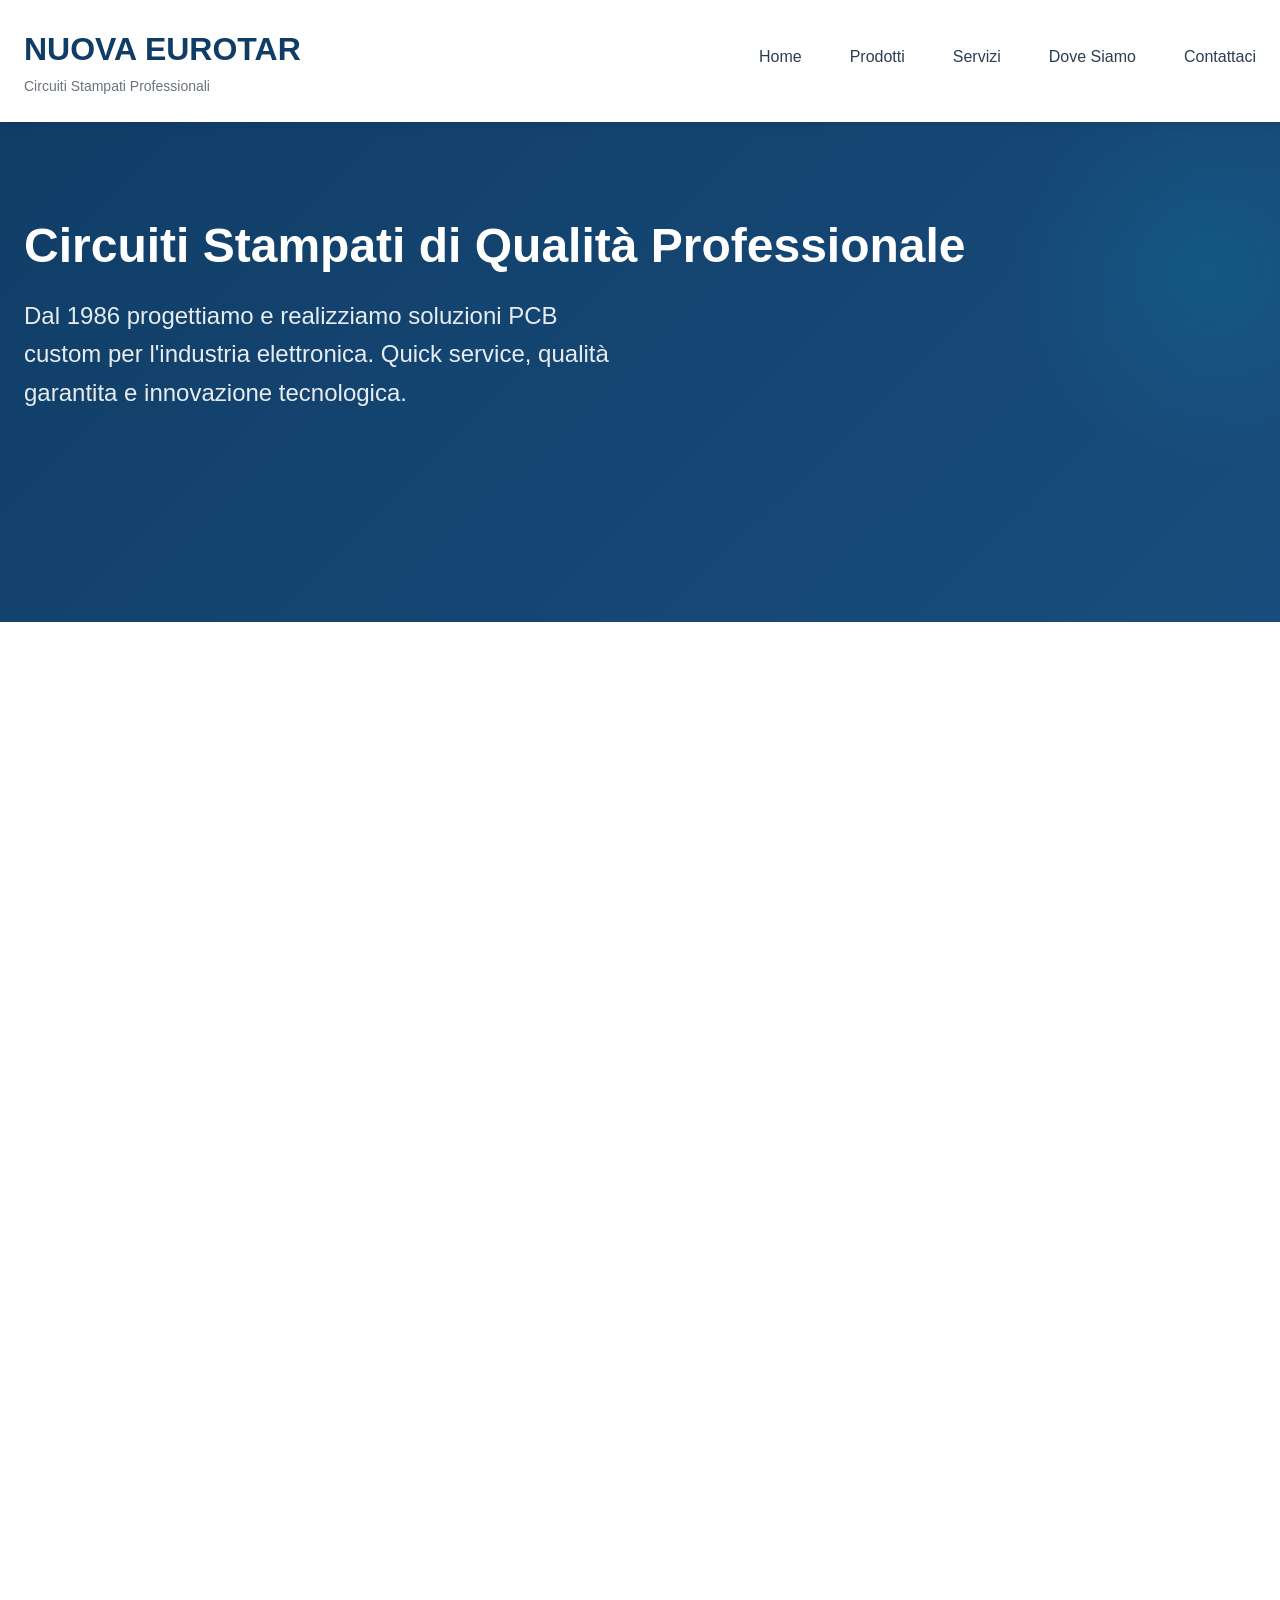
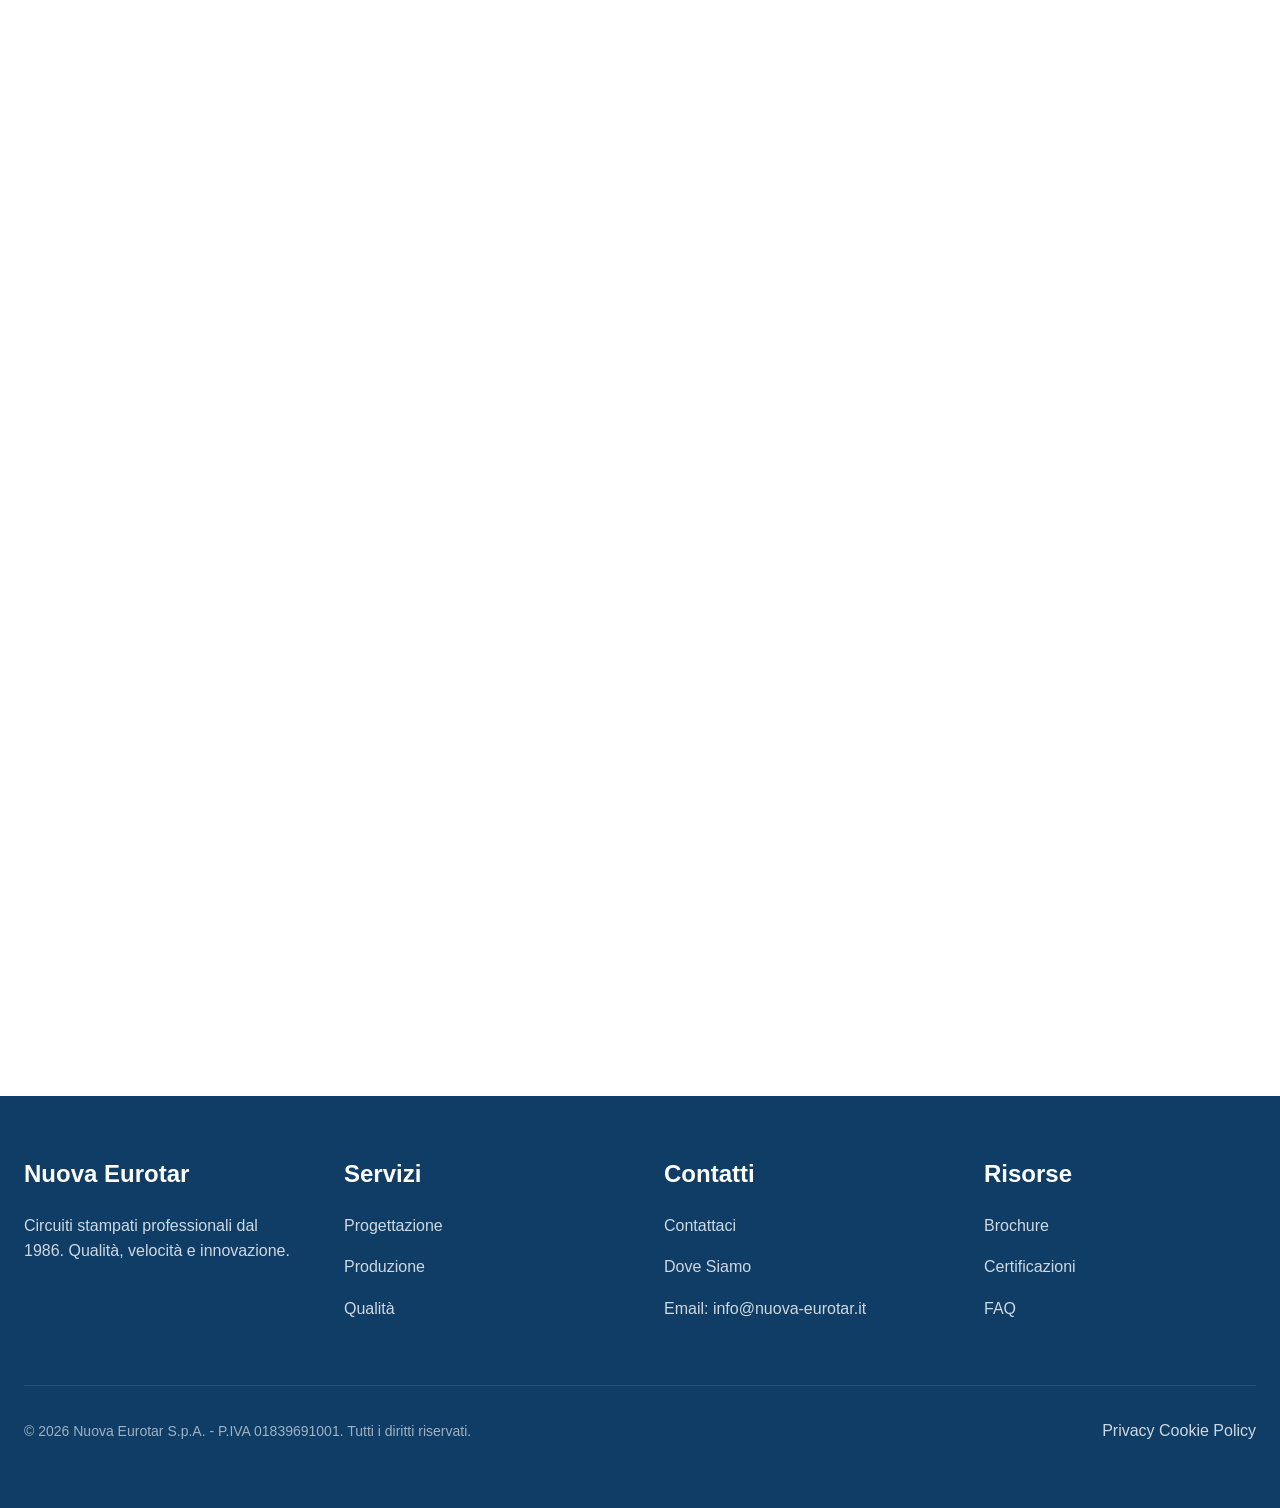
==== index.html @ ed0e74ae "commit 1" ====
<!DOCTYPE html>
<html lang="it">
<head>
  <meta charset="UTF-8">
  <meta name="viewport" content="width=device-width, initial-scale=1.0">
  <meta name="description" content="Nuova Eurotar - Circuiti stampati professionali e soluzioni PCB custom per l'industria elettronica">
  <title>Nuova Eurotar | Circuiti Stampati Professionali</title>
  <link rel="stylesheet" href="css/style.css">
</head>
<body>
  <!-- ========== HEADER ========== -->
  <header>
    <div class="container">
      <nav class="navbar">
        <div>
          <div class="logo">NUOVA EUROTAR</div>
          <div class="logo-sub">Circuiti Stampati Professionali</div>
        </div>
        <nav>
          <ul>
            <li><a href="#home">Home</a></li>
            <li><a href="prodotti.html">Prodotti</a></li>
            <li><a href="servizi.html">Servizi</a></li>
            <li><a href="dove-siamo.html">Dove Siamo</a></li>
            <li><a href="contattaci.html">Contattaci</a></li>
          </ul>
        </nav>
        <button class="mobile-menu-btn">☰</button>
      </nav>
    </div>
  </header>

  <!-- ========== HERO SECTION ========== -->
  <section class="hero" id="home">
    <div class="container">
      <div class="hero-content">
        <h1>Circuiti Stampati di Qualità Professionale</h1>
        <p class="hero-subtitle">
          Dal 1986 progettiamo e realizziamo soluzioni PCB custom per l'industria 
          elettronica. Quick service, qualità garantita e innovazione tecnologica.
        </p>
        <div class="hero-cta">
          <a href="contattaci.html" class="btn btn-primary">Richiedi Preventivo →</a>
          <a href="#servizi" class="btn btn-secondary">Scopri di più</a>
        </div>
      </div>
    </div>
  </section>

  <!-- ========== FEATURES SECTION ========== -->
  <section class="section section--light">
    <div class="container">
      <div class="features">
        <div class="feature">
          <div class="feature-number">40+</div>
          <div class="feature-label">Anni di Esperienza</div>
        </div>
        <div class="feature">
          <div class="feature-number">1000+</div>
          <div class="feature-label">Clienti Soddisfatti</div>
        </div>
        <div class="feature">
          <div class="feature-number">99.8%</div>
          <div class="feature-label">Qualità Garantita</div>
        </div>
        <div class="feature">
          <div class="feature-number">24/48h</div>
          <div class="feature-label">Consegna Express</div>
        </div>
      </div>
    </div>
  </section>

  <!-- ========== SERVICES SECTION ========== -->
  <section class="section" id="servizi">
    <div class="container">
      <h2>I Nostri Servizi</h2>
      <p class="max-w-600 mb-lg text-muted">
        Offriamo soluzioni complete per ogni fase del vostro progetto, 
        dalla ricerca e sviluppo alla produzione in serie.
      </p>
      
      <div class="grid grid-3">
        <!-- Service 1 -->
        <div class="card">
          <div class="card-icon">🔧</div>
          <h3 class="card-title">Progettazione Personalizzata</h3>
          <p class="card-text">
            I nostri tecnici specializzati vi supportano in ogni fase dello sviluppo, 
            dalla fattibilità alla scelta dei materiali, fino all'industrializzazione 
            del vostro progetto.
          </p>
          <a href="servizi.html" class="link">Scopri di più →</a>
        </div>

        <!-- Service 2 -->
        <div class="card">
          <div class="card-icon">⚡</div>
          <h3 class="card-title">Produzione Rapida</h3>
          <p class="card-text">
            Quick service certificato. Consegne in 24/48 ore per prototipi e piccole 
            serie. Attrezzature all'avanguardia e processi ottimizzati per la velocità.
          </p>
          <a href="servizi.html" class="link">Scopri di più →</a>
        </div>

        <!-- Service 3 -->
        <div class="card">
          <div class="card-icon">✓</div>
          <h3 class="card-title">Qualità Certificata</h3>
          <p class="card-text">
            Sistema qualità ISO 9001:2008. Controllo rigoroso in ogni fase, 
            collaudo finale e assistenza post-vendita con raccolta e analisi feedback.
          </p>
          <a href="servizi.html" class="link">Scopri di più →</a>
        </div>
      </div>
    </div>
  </section>

  <!-- ========== PRODUCTS OVERVIEW ========== -->
  <section class="section section--light">
    <div class="container">
      <h2>Tipi di Circuiti Stampati</h2>
      
      <div class="grid grid-4">
        <div class="card card-light">
          <h4>Single Layer</h4>
          <p>PCB monofacciali per applicazioni semplici e prototipazione rapida.</p>
        </div>
        <div class="card card-light">
          <h4>Double Layer</h4>
          <p>PCB a doppia faccia per progetti complessi con alta densità di componenti.</p>
        </div>
        <div class="card card-light">
          <h4>Multi Layer</h4>
          <p>PCB multistrato per applicazioni ad alta frequenza e miniaturizzazione.</p>
        </div>
        <div class="card card-light">
          <h4>Flexible PCB</h4>
          <p>Circuiti stampati flessibili per applicazioni speciali e integrazioni innovative.</p>
        </div>
      </div>

  <div class="text-center mt-lg">
        <a href="prodotti.html" class="btn btn-dark">Vedi Tutti i Prodotti</a>
      </div>
    </div>
  </section>

  <!-- ========== CTA SECTION ========== -->
  <section class="section section--dark">
    <div class="container">
      <h2>Pronto a Realizzare il Tuo Progetto?</h2>
        <p class="max-w-600 text-lg">
        Contattaci oggi stesso per una consulenza gratuita. 
        I nostri tecnici sono pronti a supportarti.
      </p>
      <div class="mt-lg">
        <a href="contattaci.html" class="btn btn-primary">Contattaci Ora</a>
      </div>
    </div>
  </section>

  <!-- ========== FOOTER ========== -->
  <footer>
    <div class="container">
      <div class="footer-grid">
        <div>
          <h4>Nuova Eurotar</h4>
          <p>Circuiti stampati professionali dal 1986. Qualità, velocità e innovazione.</p>
        </div>
        <div>
          <h4>Servizi</h4>
          <p><a href="servizi.html" class="footer-link">Progettazione</a></p>
          <p><a href="servizi.html" class="footer-link">Produzione</a></p>
          <p><a href="servizi.html" class="footer-link">Qualità</a></p>
        </div>
        <div>
          <h4>Contatti</h4>
          <p><a href="contattaci.html" class="footer-link">Contattaci</a></p>
          <p><a href="dove-siamo.html" class="footer-link">Dove Siamo</a></p>
          <p>Email: <a href="mailto:info@nuova-eurotar.it" class="footer-link">info@nuova-eurotar.it</a></p>
        </div>
        <div>
          <h4>Risorse</h4>
          <p><a href="#" class="footer-link">Brochure</a></p>
          <p><a href="#" class="footer-link">Certificazioni</a></p>
          <p><a href="#" class="footer-link">FAQ</a></p>
        </div>
      </div>

      <div class="footer-bottom">
        <div class="footer-copyright">
          © 2026 Nuova Eurotar S.p.A. - P.IVA 01839691001. Tutti i diritti riservati.
        </div>
        <div>
          <a href="#" class="footer-link">Privacy</a>
          <a href="#" class="footer-link">Cookie Policy</a>
        </div>
      </div>
    </div>
  </footer>

  <script src="js/main.js"></script>
</body>
</html>
---- css/style.css ----
/* ========================================
   NUOVA EUROTAR - MODERN DESIGN 2026
   Premium PCB & Electronics Manufacturing
   ======================================== */

/* Color Palette & Design Tokens */
:root {
  /* Primary Colors */
  --color-dark-blue: #0f3d66;
  --color-graphite: #2d3e50;
  --color-light-bg: #f5f7fa;
  --color-white: #ffffff;
  
  /* Accent Colors */
  --color-cyan: #00a8cc;
  --color-cyan-light: #2ba3db;
  --color-copper: #c87137;
  
  /* Neutral */
  --color-gray-dark: #454d55;
  --color-gray-medium: #6b7280;
  --color-gray-light: #e5e7eb;
  --color-gray-lighter: #f9fafb;
  
  /* Typography */
  --font-primary: -apple-system, BlinkMacSystemFont, 'Segoe UI', 'Roboto', 'Oxygen', 'Ubuntu', 'Cantarell', sans-serif;
  --font-mono: 'Courier New', monospace;
  --font-size-xs: 0.75rem;
  --font-size-sm: 0.875rem;
  --font-size-base: 1rem;
  --font-size-lg: 1.125rem;
  --font-size-xl: 1.5rem;
  --font-size-2xl: 2rem;
  --font-size-3xl: 2.5rem;
  --font-size-4xl: 3rem;
  
  /* Spacing */
  --spacing-xs: 0.25rem;
  --spacing-sm: 0.5rem;
  --spacing-md: 1rem;
  --spacing-lg: 1.5rem;
  --spacing-xl: 2rem;
  --spacing-2xl: 3rem;
  --spacing-3xl: 4rem;
  
  /* Shadows */
  --shadow-sm: 0 1px 2px rgba(0, 0, 0, 0.05);
  --shadow-md: 0 4px 6px rgba(0, 0, 0, 0.07);
  --shadow-lg: 0 10px 15px rgba(0, 0, 0, 0.1);
  --shadow-xl: 0 20px 25px rgba(0, 0, 0, 0.1);
  
  /* Transitions */
  --transition-fast: 150ms cubic-bezier(0.4, 0, 0.2, 1);
  --transition-base: 300ms cubic-bezier(0.4, 0, 0.2, 1);
  --transition-slow: 500ms cubic-bezier(0.4, 0, 0.2, 1);
}

/* ========================================
   RESET & BASE STYLES
   ======================================== */

* {
  margin: 0;
  padding: 0;
  box-sizing: border-box;
}

html {
  scroll-behavior: smooth;
}

body {
  font-family: var(--font-primary);
  font-size: var(--font-size-base);
  line-height: 1.6;
  color: var(--color-graphite);
  background-color: var(--color-white);
  overflow-x: hidden;
}

/* Typography */
h1, h2, h3, h4, h5, h6 {
  font-weight: 700;
  line-height: 1.2;
  color: var(--color-dark-blue);
}

h1 {
  font-size: var(--font-size-4xl);
}

h2 {
  font-size: var(--font-size-3xl);
  margin-bottom: var(--spacing-lg);
}

h3 {
  font-size: var(--font-size-2xl);
  margin-bottom: var(--spacing-md);
}

h4 {
  font-size: var(--font-size-xl);
}

p {
  margin-bottom: var(--spacing-md);
  color: var(--color-gray-dark);
}

a {
  color: var(--color-cyan);
  text-decoration: none;
  transition: color var(--transition-fast);
}

a:hover {
  color: var(--color-cyan-light);
}

button {
  font-family: var(--font-primary);
  cursor: pointer;
}

/* ========================================
   CONTAINERS & LAYOUT
   ======================================== */

.container {
  max-width: 1280px;
  margin: 0 auto;
  padding: 0 var(--spacing-lg);
}

.container-fluid {
  width: 100%;
  padding: 0 var(--spacing-lg);
}

.section {
  padding: var(--spacing-3xl) 0;
}

.section--light {
  background-color: var(--color-light-bg);
}

.section--dark {
  background-color: var(--color-dark-blue);
  color: var(--color-white);
}

.section--dark h2 {
  color: var(--color-white);
}

/* ========================================
   HEADER & NAVIGATION
   ======================================== */

header {
  position: fixed;
  top: 0;
  left: 0;
  right: 0;
  background-color: var(--color-white);
  box-shadow: var(--shadow-md);
  z-index: 1000;
  transition: all var(--transition-base);
}

header.scrolled {
  box-shadow: var(--shadow-lg);
  padding: var(--spacing-sm) 0;
}

.navbar {
  display: flex;
  justify-content: space-between;
  align-items: center;
  padding: var(--spacing-lg) 0;
}

.logo {
  font-size: var(--font-size-2xl);
  font-weight: 700;
  color: var(--color-dark-blue);
  transition: transform var(--transition-fast);
}

.logo:hover {
  transform: scale(1.05);
}

.logo-sub {
  font-size: var(--font-size-sm);
  color: var(--color-gray-medium);
  font-weight: 400;
}

nav ul {
  display: flex;
  list-style: none;
  gap: var(--spacing-2xl);
}

nav a {
  font-size: var(--font-size-base);
  color: var(--color-graphite);
  font-weight: 500;
  position: relative;
  padding-bottom: var(--spacing-sm);
}

nav a::after {
  content: '';
  position: absolute;
  bottom: 0;
  left: 0;
  width: 0;
  height: 2px;
  background-color: var(--color-cyan);
  transition: width var(--transition-base);
}

nav a:hover::after {
  width: 100%;
}

.mobile-menu-btn {
  display: none;
  background: none;
  border: none;
  font-size: var(--font-size-xl);
  color: var(--color-dark-blue);
  cursor: pointer;
}

/* ========================================
   HERO SECTION
   ======================================== */

.hero {
  background: linear-gradient(135deg, var(--color-dark-blue) 0%, #1a4d7d 100%);
  color: var(--color-white);
  padding: 150px 0 100px;
  margin-top: 70px;
  position: relative;
  overflow: hidden;
}

.hero::before {
  content: '';
  position: absolute;
  top: 0;
  right: -10%;
  width: 400px;
  height: 400px;
  background: radial-gradient(circle, rgba(0, 168, 204, 0.15) 0%, transparent 70%);
  border-radius: 50%;
}

.hero-content {
  position: relative;
  z-index: 2;
  animation: fadeInUp 0.8s ease-out;
}

.hero h1 {
  color: var(--color-white);
  margin-bottom: var(--spacing-lg);
  font-size: var(--font-size-4xl);
  line-height: 1.1;
}

.hero-subtitle {
  font-size: var(--font-size-xl);
  color: rgba(255, 255, 255, 0.9);
  margin-bottom: var(--spacing-2xl);
  max-width: 600px;
}

.hero-cta {
  display: flex;
  gap: var(--spacing-lg);
  margin-top: var(--spacing-2xl);
}

/* ========================================
   BUTTONS
   ======================================== */

.btn {
  padding: var(--spacing-md) var(--spacing-2xl);
  border-radius: 8px;
  font-size: var(--font-size-base);
  font-weight: 600;
  border: 2px solid transparent;
  transition: all var(--transition-base);
  display: inline-flex;
  align-items: center;
  gap: var(--spacing-md);
}

.btn-primary {
  background-color: var(--color-cyan);
  color: var(--color-white);
}

.btn-primary:hover {
  background-color: var(--color-cyan-light);
  transform: translateY(-2px);
  box-shadow: var(--shadow-lg);
}

.btn-secondary {
  background-color: transparent;
  color: var(--color-white);
  border-color: var(--color-white);
}

.btn-secondary:hover {
  background-color: var(--color-white);
  color: var(--color-dark-blue);
}

.btn-outline {
  background-color: transparent;
  color: var(--color-dark-blue);
  border-color: var(--color-dark-blue);
}

.btn-outline:hover {
  background-color: var(--color-dark-blue);
  color: var(--color-white);
}

.btn-dark {
  background-color: var(--color-dark-blue);
  color: var(--color-white);
}

.btn-dark:hover {
  background-color: var(--color-graphite);
  transform: translateY(-2px);
  box-shadow: var(--shadow-lg);
}

/* ========================================
   GRID LAYOUTS
   ======================================== */

.grid {
  display: grid;
  gap: var(--spacing-2xl);
  margin-top: var(--spacing-2xl);
}

.grid-2 {
  grid-template-columns: repeat(auto-fit, minmax(300px, 1fr));
}

.grid-3 {
  grid-template-columns: repeat(auto-fit, minmax(320px, 1fr));
}

.grid-4 {
  grid-template-columns: repeat(auto-fit, minmax(250px, 1fr));
}

/* ========================================
   CARDS
   ======================================== */

.card {
  background-color: var(--color-white);
  border-radius: 12px;
  padding: var(--spacing-2xl);
  box-shadow: var(--shadow-sm);
  transition: all var(--transition-base);
  border: 1px solid var(--color-gray-light);
}

.card:hover {
  box-shadow: var(--shadow-lg);
  transform: translateY(-4px);
}

.card-icon {
  width: 56px;
  height: 56px;
  background-color: var(--color-cyan);
  border-radius: 12px;
  display: flex;
  align-items: center;
  justify-content: center;
  margin-bottom: var(--spacing-lg);
  font-size: var(--font-size-2xl);
}

.card-title {
  font-size: var(--font-size-lg);
  color: var(--color-dark-blue);
  margin-bottom: var(--spacing-md);
}

.card-text {
  font-size: var(--font-size-sm);
  color: var(--color-gray-medium);
  line-height: 1.7;
}

.card-light {
  background-color: var(--color-light-bg);
  border: 1px solid transparent;
}

/* ========================================
   FEATURES SECTION
   ======================================== */

.features {
  display: grid;
  grid-template-columns: repeat(auto-fit, minmax(280px, 1fr));
  gap: var(--spacing-2xl);
  margin-top: var(--spacing-2xl);
}

.feature {
  text-align: center;
}

.feature-number {
  font-size: var(--font-size-3xl);
  font-weight: 700;
  color: var(--color-cyan);
  margin-bottom: var(--spacing-sm);
}

.feature-label {
  font-size: var(--font-size-sm);
  color: var(--color-gray-medium);
  text-transform: uppercase;
  letter-spacing: 1px;
}

/* ========================================
   FOOTER
   ======================================== */

footer {
  background-color: var(--color-dark-blue);
  color: var(--color-white);
  padding: var(--spacing-3xl) 0;
  margin-top: var(--spacing-3xl);
}

footer p {
  color: rgba(255, 255, 255, 0.8);
  margin-bottom: var(--spacing-md);
}

footer h4 {
  color: var(--color-white);
  margin-bottom: var(--spacing-lg);
}

.footer-grid {
  display: grid;
  grid-template-columns: repeat(auto-fit, minmax(250px, 1fr));
  gap: var(--spacing-2xl);
  margin-bottom: var(--spacing-2xl);
}

.footer-link {
  color: rgba(255, 255, 255, 0.8);
}

.footer-link:hover {
  color: var(--color-cyan);
}

.footer-bottom {
  border-top: 1px solid rgba(255, 255, 255, 0.1);
  padding-top: var(--spacing-xl);
  display: flex;
  justify-content: space-between;
  align-items: center;
  flex-wrap: wrap;
  gap: var(--spacing-lg);
}

.footer-copyright {
  font-size: var(--font-size-sm);
  color: rgba(255, 255, 255, 0.6);
}

/* ========================================
   FORMS
   ======================================== */

.form-group {
  margin-bottom: var(--spacing-lg);
}

label {
  display: block;
  margin-bottom: var(--spacing-sm);
  font-weight: 600;
  color: var(--color-dark-blue);
  font-size: var(--font-size-sm);
}

input,
textarea,
select {
  width: 100%;
  padding: var(--spacing-md);
  border: 1px solid var(--color-gray-light);
  border-radius: 8px;
  font-family: var(--font-primary);
  font-size: var(--font-size-base);
  transition: all var(--transition-base);
}

input:focus,
textarea:focus,
select:focus {
  outline: none;
  border-color: var(--color-cyan);
  box-shadow: 0 0 0 3px rgba(0, 168, 204, 0.1);
}

textarea {
  resize: vertical;
  min-height: 120px;
}

/* ========================================
   ANIMATIONS
   ======================================== */

@keyframes fadeInUp {
  from {
    opacity: 0;
    transform: translateY(20px);
  }
  to {
    opacity: 1;
    transform: translateY(0);
  }
}

@keyframes fadeIn {
  from {
    opacity: 0;
  }
  to {
    opacity: 1;
  }
}

@keyframes slideInRight {
  from {
    opacity: 0;
    transform: translateX(-20px);
  }
  to {
    opacity: 1;
    transform: translateX(0);
  }
}

@keyframes pulse {
  0%, 100% {
    opacity: 1;
  }
  50% {
    opacity: 0.5;
  }
}

.animate-fadeInUp {
  animation: fadeInUp 0.6s ease-out;
}

.animate-fadeIn {
  animation: fadeIn 0.6s ease-out;
}

.animate-slideInRight {
  animation: slideInRight 0.6s ease-out;
}
/* ========================================
   UTILITY CLASSES
   ======================================== */

.text-center {
  text-align: center;
}

.text-muted {
  color: var(--color-gray-medium);
}

.mt-lg {
  margin-top: var(--spacing-2xl);
}

.mt-xl {
  margin-top: var(--spacing-3xl);
}

.mb-lg {
  margin-bottom: var(--spacing-2xl);
}
.mt-md {
  margin-top: var(--spacing-md);
}
hr {
  border: none;
  border-top: 1px solid var(--color-gray-light);
  margin: var(--spacing-lg) 0;
}

.separator {
  border: none;
  border-top: 1px solid var(--color-gray-light);
  margin: var(--spacing-lg) 0;
}

.font-bold {
  font-weight: 600;
}

.text-cyan {
  color: var(--color-cyan);
}

.step-number {
  font-size: 2rem;
  margin-bottom: var(--spacing-md);
  color: var(--color-cyan);
}

.text-sm {
  font-size: 0.875rem;
}

.text-xs {
  font-size: 0.75rem;
}

ul {
  list-style: none;
}

ul li {
  margin-bottom: var(--spacing-sm);
}

.text-lg {
  font-size: var(--font-size-lg);
}

.max-w-600 {
  max-width: 600px;
}

/* ========================================
   RESPONSIVE DESIGN
   ======================================== */

@media (max-width: 768px) {
  :root {
    --font-size-3xl: 2rem;
    --font-size-4xl: 2.5rem;
  }

  .container {
    padding: 0 var(--spacing-lg);
  }

  nav ul {
    gap: var(--spacing-lg);
  }

  nav a {
    font-size: var(--font-size-sm);
  }

  .mobile-menu-btn {
    display: block;
  }

  .hero {
    padding: 120px 0 60px;
    margin-top: 70px;
  }

  .hero h1 {
    font-size: var(--font-size-2xl);
  }

  .hero-subtitle {
    font-size: var(--font-size-base);
  }

  .hero-cta {
    flex-direction: column;
    gap: var(--spacing-md);
  }

  .btn {
    width: 100%;
    justify-content: center;
  }

  .grid-2,
  .grid-3,
  .grid-4 {
    grid-template-columns: 1fr;
  }

  .section {
    padding: var(--spacing-2xl) 0;
  }

  .footer-bottom {
    flex-direction: column;
    text-align: center;
  }
}

@media (max-width: 480px) {
  :root {
    --spacing-lg: 1rem;
    --spacing-xl: 1.5rem;
    --spacing-2xl: 2rem;
    --spacing-3xl: 2.5rem;
    --font-size-2xl: 1.5rem;
    --font-size-3xl: 1.75rem;
    --font-size-4xl: 2rem;
  }

  .container {
    padding: 0 var(--spacing-md);
  }

  nav ul {
    gap: var(--spacing-md);
  }

  h1 {
    font-size: var(--font-size-2xl);
  }

  h2 {
    font-size: var(--font-size-xl);
  }
}
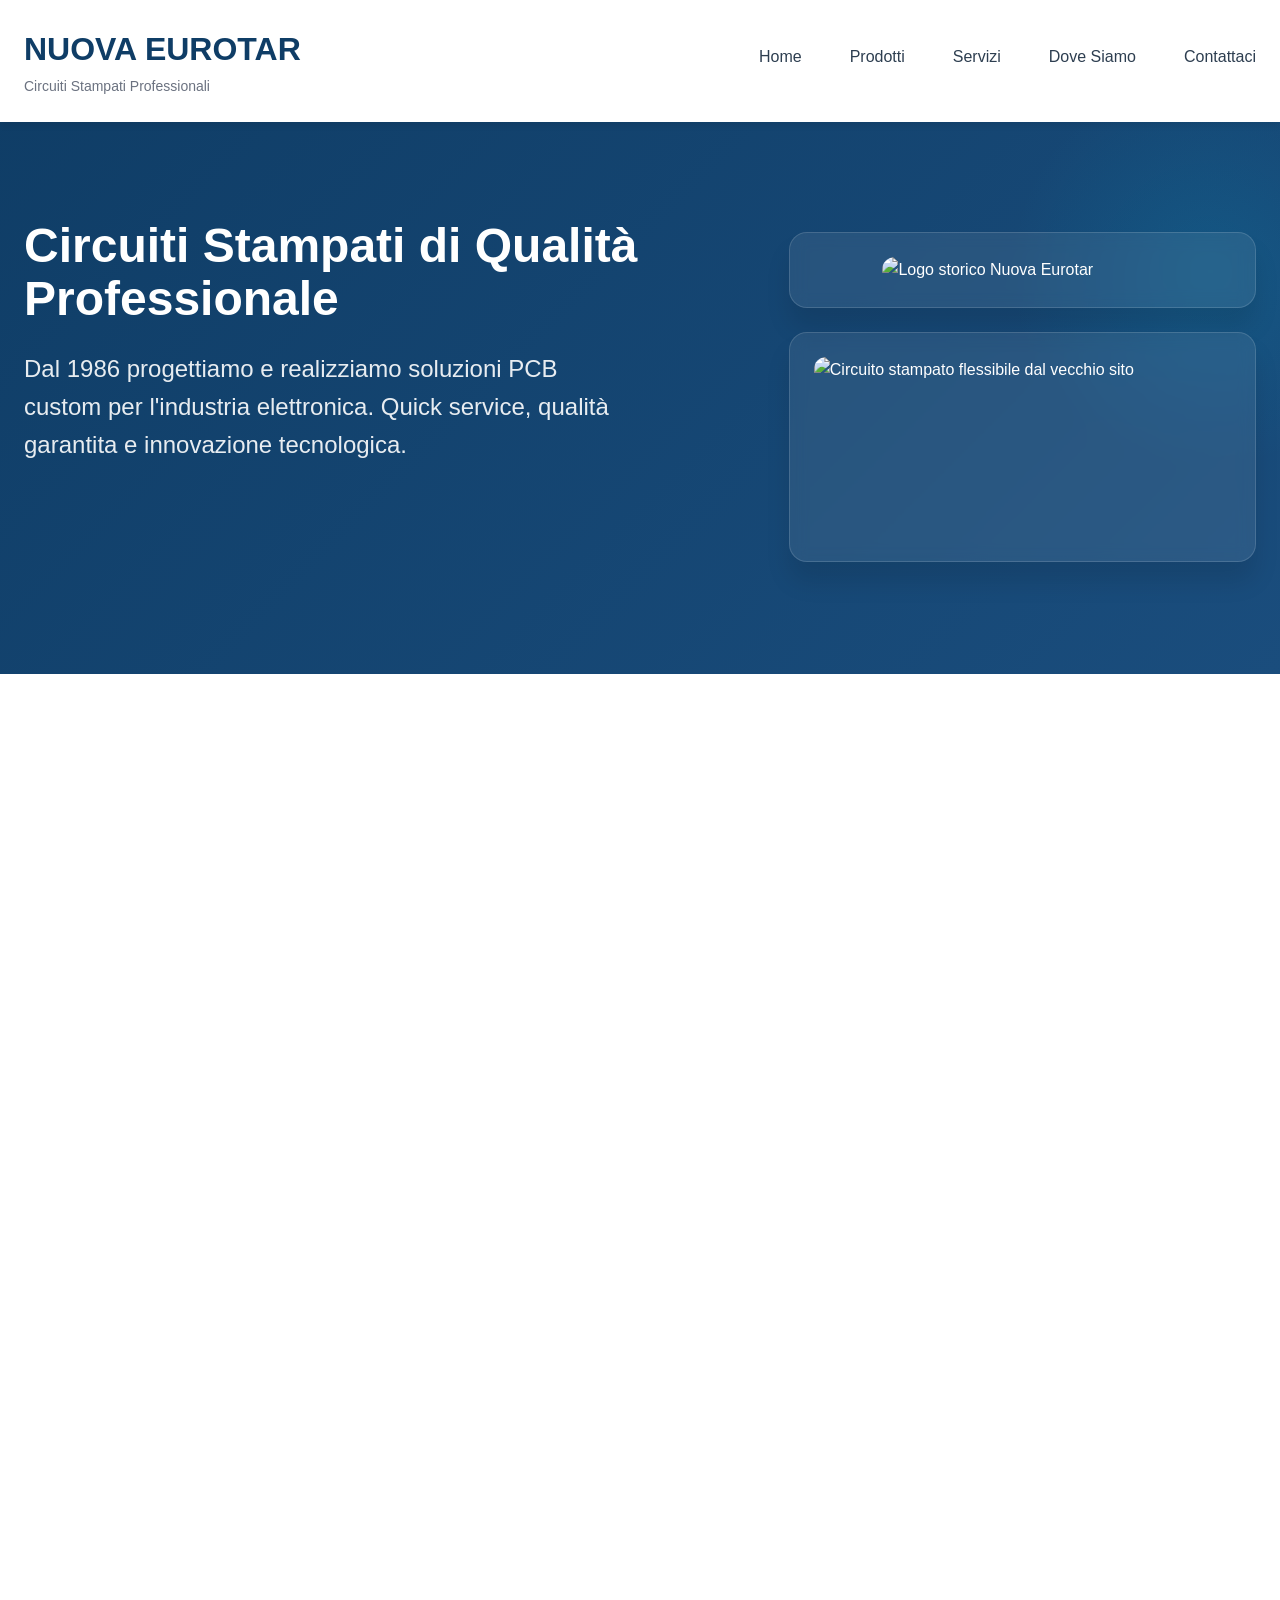
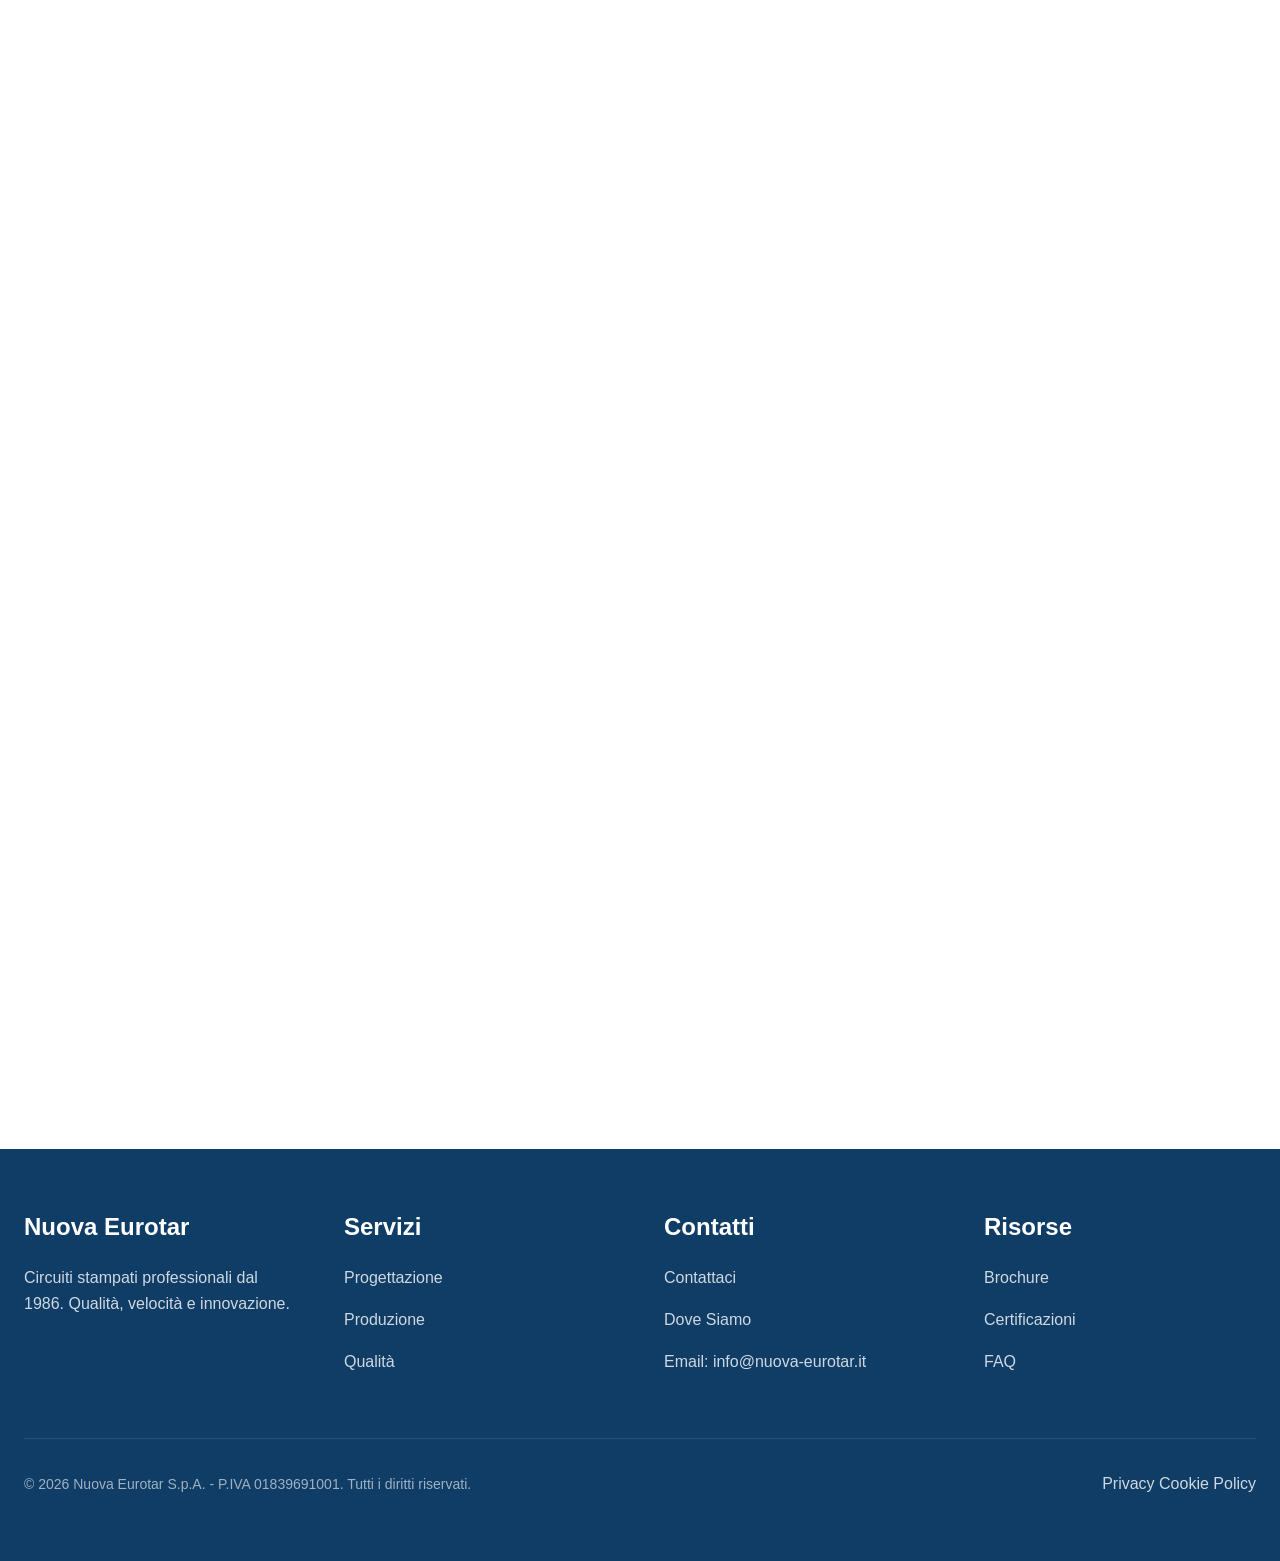
==== commit 8fa70d76: "Aggiungi contenuti visivi storici e migliora il layout delle sezioni" ====
--- a/index.html
+++ b/index.html
@@ -33,15 +33,25 @@
   <!-- ========== HERO SECTION ========== -->
   <section class="hero" id="home">
     <div class="container">
-      <div class="hero-content">
-        <h1>Circuiti Stampati di Qualità Professionale</h1>
-        <p class="hero-subtitle">
-          Dal 1986 progettiamo e realizziamo soluzioni PCB custom per l'industria 
-          elettronica. Quick service, qualità garantita e innovazione tecnologica.
-        </p>
-        <div class="hero-cta">
-          <a href="contattaci.html" class="btn btn-primary">Richiedi Preventivo →</a>
-          <a href="#servizi" class="btn btn-secondary">Scopri di più</a>
+      <div class="hero-split">
+        <div class="hero-content">
+          <h1>Circuiti Stampati di Qualità Professionale</h1>
+          <p class="hero-subtitle">
+            Dal 1986 progettiamo e realizziamo soluzioni PCB custom per l'industria 
+            elettronica. Quick service, qualità garantita e innovazione tecnologica.
+          </p>
+          <div class="hero-cta">
+            <a href="contattaci.html" class="btn btn-primary">Richiedi Preventivo →</a>
+            <a href="#servizi" class="btn btn-secondary">Scopri di più</a>
+          </div>
+        </div>
+        <div class="hero-visual">
+          <div class="visual-card">
+            <img class="hero-logo" src="https://www.nuova-eurotar.it/images/logo.jpg" alt="Logo storico Nuova Eurotar">
+          </div>
+          <div class="visual-card">
+            <img class="hero-image" src="https://www.nuova-eurotar.it/images/prodotti/zoom/PCBs.jpg" alt="Circuito stampato flessibile dal vecchio sito">
+          </div>
         </div>
       </div>
     </div>
--- a/css/style.css
+++ b/css/style.css
@@ -180,6 +180,7 @@
   justify-content: space-between;
   align-items: center;
   padding: var(--spacing-lg) 0;
+  gap: var(--spacing-lg);
 }
 
 .logo {
@@ -199,13 +200,13 @@
   font-weight: 400;
 }
 
-nav ul {
+.navbar > nav ul {
   display: flex;
   list-style: none;
   gap: var(--spacing-2xl);
 }
 
-nav a {
+.navbar > nav a {
   font-size: var(--font-size-base);
   color: var(--color-graphite);
   font-weight: 500;
@@ -213,7 +214,7 @@
   padding-bottom: var(--spacing-sm);
 }
 
-nav a::after {
+.navbar > nav a::after {
   content: '';
   position: absolute;
   bottom: 0;
@@ -224,7 +225,7 @@
   transition: width var(--transition-base);
 }
 
-nav a:hover::after {
+.navbar > nav a:hover::after {
   width: 100%;
 }
 
@@ -285,6 +286,89 @@
   display: flex;
   gap: var(--spacing-lg);
   margin-top: var(--spacing-2xl);
+}
+
+.hero-split {
+  display: grid;
+  grid-template-columns: minmax(0, 1.2fr) minmax(280px, 0.8fr);
+  gap: var(--spacing-3xl);
+  align-items: center;
+}
+
+.hero-visual {
+  display: grid;
+  gap: var(--spacing-lg);
+}
+
+.visual-card {
+  background: rgba(255, 255, 255, 0.08);
+  border: 1px solid rgba(255, 255, 255, 0.14);
+  border-radius: 18px;
+  padding: var(--spacing-lg);
+  -webkit-backdrop-filter: blur(8px);
+  backdrop-filter: blur(8px);
+  box-shadow: var(--shadow-xl);
+}
+
+.visual-card--light {
+  background: var(--color-white);
+  border: 1px solid var(--color-gray-light);
+  color: var(--color-graphite);
+}
+
+.hero-logo {
+  width: 100%;
+  max-width: 280px;
+  display: block;
+  margin: 0 auto;
+  border-radius: 14px;
+  object-fit: contain;
+}
+
+.hero-image,
+.page-image,
+.product-card__image {
+  width: 100%;
+  display: block;
+  border-radius: 12px;
+  object-fit: cover;
+}
+
+.hero-image {
+  height: 180px;
+}
+
+.page-image {
+  height: 220px;
+}
+
+.product-gallery {
+  display: grid;
+  grid-template-columns: repeat(auto-fit, minmax(240px, 1fr));
+  gap: var(--spacing-xl);
+  margin-top: var(--spacing-2xl);
+}
+
+.product-card {
+  overflow: hidden;
+}
+
+.product-card__image {
+  height: 180px;
+  margin-bottom: var(--spacing-lg);
+}
+
+.badge {
+  display: inline-flex;
+  align-items: center;
+  gap: var(--spacing-xs);
+  padding: 0.35rem 0.7rem;
+  border-radius: 999px;
+  font-size: var(--font-size-xs);
+  font-weight: 700;
+  letter-spacing: 0.02em;
+  background: rgba(0, 168, 204, 0.12);
+  color: var(--color-cyan);
 }
 
 /* ========================================
@@ -637,6 +721,34 @@
 .text-cyan {
   color: var(--color-cyan);
 }
+.card-map {
+  background-color: var(--color-gray-lighter);
+  min-height: 450px;
+  display: flex;
+  align-items: center;
+  justify-content: center;
+}
+.inline-block {
+  display: inline-block;
+}
+
+.ml-sm {
+  margin-left: var(--spacing-sm);
+}
+
+.w-full {
+  width: 100%;
+}
+
+button.w-full {
+  width: 100% !important;
+  justify-content: center !important;
+}
+
+.icon-large {
+  font-size: 3rem;
+  margin-bottom: var(--spacing-lg);
+}
 
 .step-number {
   font-size: 2rem;
@@ -682,16 +794,44 @@
     padding: 0 var(--spacing-lg);
   }
 
-  nav ul {
-    gap: var(--spacing-lg);
-  }
-
-  nav a {
+  .navbar {
+    align-items: flex-start;
+    flex-wrap: wrap;
+  }
+
+  .navbar > nav {
+    display: none;
+    width: 100%;
+    order: 3;
+    background: var(--color-white);
+    border-top: 1px solid var(--color-gray-light);
+    padding-top: var(--spacing-md);
+  }
+
+  .navbar > nav.active {
+    display: block;
+  }
+
+  .navbar > nav ul {
+    flex-direction: column;
+    align-items: flex-start;
+    gap: var(--spacing-sm);
+  }
+
+  .navbar > nav li {
+    width: 100%;
+  }
+
+  .navbar > nav a {
+    display: block;
+    width: 100%;
+    padding: var(--spacing-sm) 0;
     font-size: var(--font-size-sm);
   }
 
   .mobile-menu-btn {
     display: block;
+    margin-left: auto;
   }
 
   .hero {
@@ -710,6 +850,26 @@
   .hero-cta {
     flex-direction: column;
     gap: var(--spacing-md);
+  }
+
+  .hero-split {
+    grid-template-columns: 1fr;
+    gap: var(--spacing-xl);
+  }
+
+  .hero-visual {
+    order: -1;
+    max-width: 520px;
+    margin: 0 auto;
+  }
+
+  .hero-logo {
+    max-width: 220px;
+  }
+
+  .hero-image,
+  .page-image {
+    height: 180px;
   }
 
   .btn {
@@ -721,6 +881,14 @@
   .grid-3,
   .grid-4 {
     grid-template-columns: 1fr;
+  }
+
+  .grid {
+    gap: var(--spacing-lg);
+  }
+
+  .card {
+    padding: var(--spacing-lg);
   }
 
   .section {
@@ -748,8 +916,8 @@
     padding: 0 var(--spacing-md);
   }
 
-  nav ul {
-    gap: var(--spacing-md);
+  .navbar {
+    padding: var(--spacing-md) 0;
   }
 
   h1 {
@@ -759,4 +927,29 @@
   h2 {
     font-size: var(--font-size-xl);
   }
-}
+
+  .hero {
+    padding: 110px 0 50px;
+  }
+
+  .hero-visual {
+    max-width: 100%;
+  }
+
+  .visual-card {
+    padding: var(--spacing-md);
+  }
+
+  .hero-image,
+  .page-image {
+    height: 160px;
+  }
+
+  .logo {
+    font-size: var(--font-size-xl);
+  }
+
+  .logo-sub {
+    font-size: var(--font-size-xs);
+  }
+}
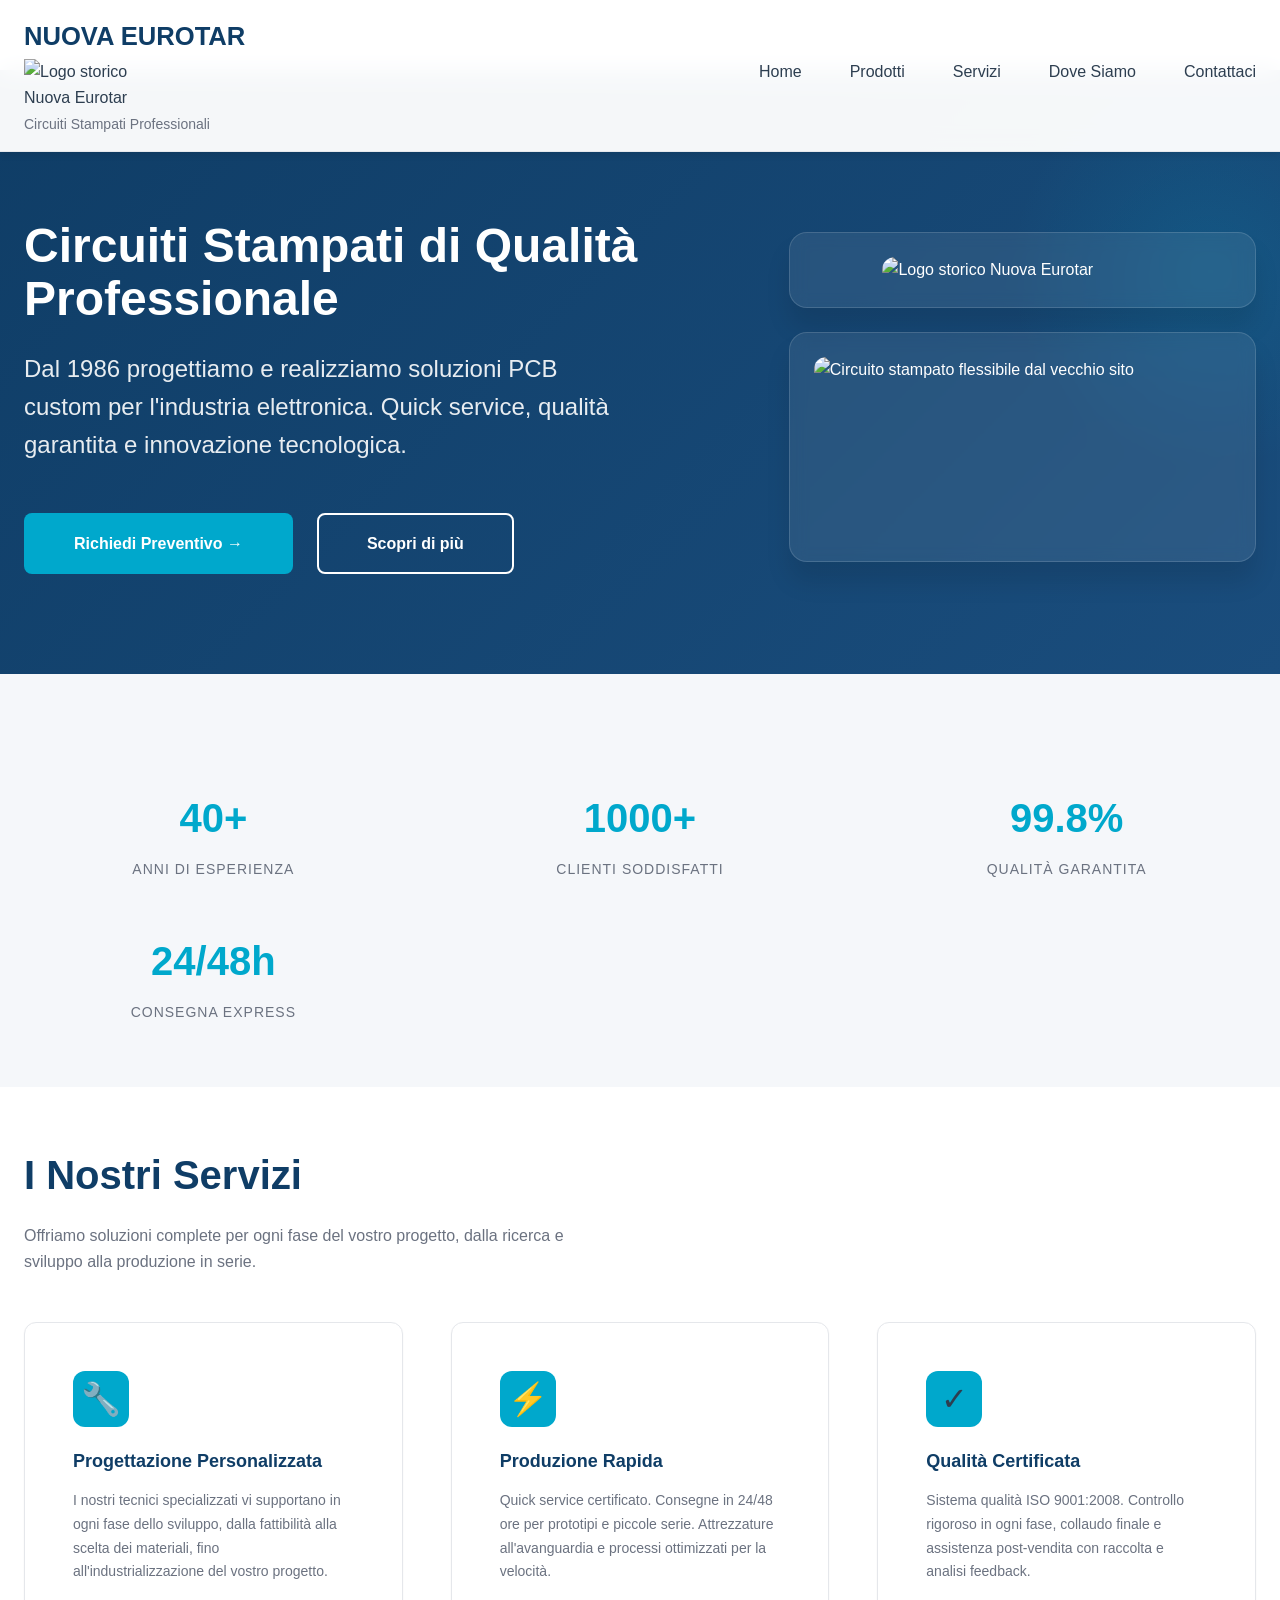
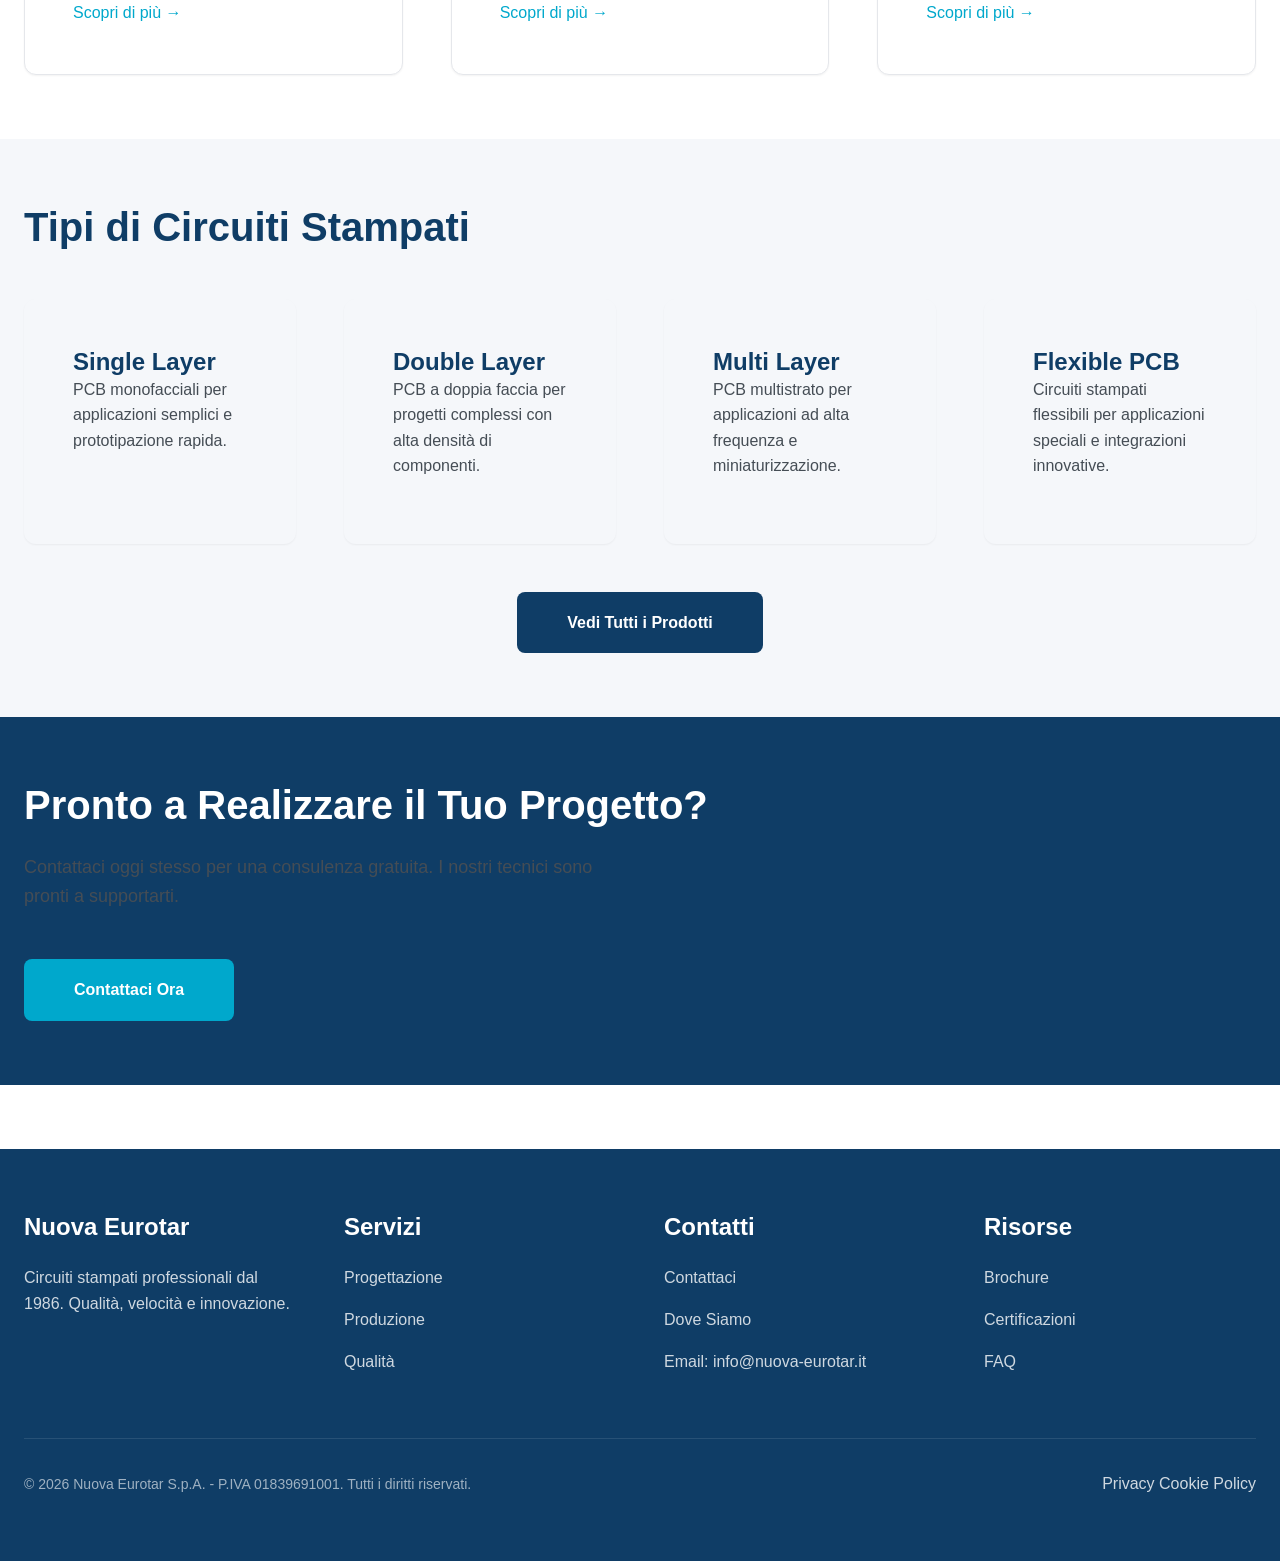
==== commit 9882eba9: "Ristruttura il menu di navigazione e migliora il l ayout del brand su tutte le pagine" ====
--- a/index.html
+++ b/index.html
@@ -11,12 +11,13 @@
   <!-- ========== HEADER ========== -->
   <header>
     <div class="container">
-      <nav class="navbar">
-        <div>
+      <div class="navbar">
+        <div class="brand">
           <div class="logo">NUOVA EUROTAR</div>
+          <img class="brand-mark" src="https://www.nuova-eurotar.it/images/logo.jpg" alt="Logo storico Nuova Eurotar">
           <div class="logo-sub">Circuiti Stampati Professionali</div>
         </div>
-        <nav>
+        <nav class="site-nav" aria-label="Navigazione principale">
           <ul>
             <li><a href="#home">Home</a></li>
             <li><a href="prodotti.html">Prodotti</a></li>
@@ -26,7 +27,7 @@
           </ul>
         </nav>
         <button class="mobile-menu-btn">☰</button>
-      </nav>
+      </div>
     </div>
   </header>
 
--- a/css/style.css
+++ b/css/style.css
@@ -164,8 +164,11 @@
   top: 0;
   left: 0;
   right: 0;
-  background-color: var(--color-white);
+  background: rgba(255, 255, 255, 0.96);
+  -webkit-backdrop-filter: blur(12px);
+  backdrop-filter: blur(12px);
   box-shadow: var(--shadow-md);
+  border-bottom: 1px solid rgba(229, 231, 235, 0.9);
   z-index: 1000;
   transition: all var(--transition-base);
 }
@@ -179,12 +182,29 @@
   display: flex;
   justify-content: space-between;
   align-items: center;
-  padding: var(--spacing-lg) 0;
-  gap: var(--spacing-lg);
+  padding: var(--spacing-md) 0;
+  gap: var(--spacing-xl);
+}
+
+.brand {
+  display: flex;
+  flex-direction: column;
+  align-items: flex-start;
+  gap: 0.15rem;
+  text-decoration: none;
+  color: inherit;
+  min-width: 0;
+}
+
+.brand-mark {
+  width: 110px;
+  height: auto;
+  display: block;
+  object-fit: contain;
 }
 
 .logo {
-  font-size: var(--font-size-2xl);
+  font-size: 1.6rem;
   font-weight: 700;
   color: var(--color-dark-blue);
   transition: transform var(--transition-fast);
@@ -200,13 +220,19 @@
   font-weight: 400;
 }
 
-.navbar > nav ul {
+.site-nav {
+  margin-left: auto;
+}
+
+.site-nav ul {
   display: flex;
   list-style: none;
   gap: var(--spacing-2xl);
-}
-
-.navbar > nav a {
+  align-items: center;
+  flex-wrap: nowrap;
+}
+
+.site-nav a {
   font-size: var(--font-size-base);
   color: var(--color-graphite);
   font-weight: 500;
@@ -214,7 +240,7 @@
   padding-bottom: var(--spacing-sm);
 }
 
-.navbar > nav a::after {
+.site-nav a::after {
   content: '';
   position: absolute;
   bottom: 0;
@@ -225,7 +251,7 @@
   transition: width var(--transition-base);
 }
 
-.navbar > nav a:hover::after {
+.site-nav a:hover::after {
   width: 100%;
 }
 
@@ -666,15 +692,18 @@
 }
 
 .animate-fadeInUp {
-  animation: fadeInUp 0.6s ease-out;
+  opacity: 1;
+  animation: fadeInUp 0.6s ease-out forwards;
 }
 
 .animate-fadeIn {
-  animation: fadeIn 0.6s ease-out;
+  opacity: 1;
+  animation: fadeIn 0.6s ease-out forwards;
 }
 
 .animate-slideInRight {
-  animation: slideInRight 0.6s ease-out;
+  opacity: 1;
+  animation: slideInRight 0.6s ease-out forwards;
 }
 /* ========================================
    UTILITY CLASSES
@@ -799,30 +828,31 @@
     flex-wrap: wrap;
   }
 
-  .navbar > nav {
+  .site-nav {
     display: none;
     width: 100%;
     order: 3;
     background: var(--color-white);
     border-top: 1px solid var(--color-gray-light);
     padding-top: var(--spacing-md);
-  }
-
-  .navbar > nav.active {
+    margin-left: 0;
+  }
+
+  .site-nav.active {
     display: block;
   }
 
-  .navbar > nav ul {
+  .site-nav ul {
     flex-direction: column;
     align-items: flex-start;
     gap: var(--spacing-sm);
   }
 
-  .navbar > nav li {
+  .site-nav li {
     width: 100%;
   }
 
-  .navbar > nav a {
+  .site-nav a {
     display: block;
     width: 100%;
     padding: var(--spacing-sm) 0;
@@ -918,6 +948,7 @@
 
   .navbar {
     padding: var(--spacing-md) 0;
+    gap: var(--spacing-md);
   }
 
   h1 {
